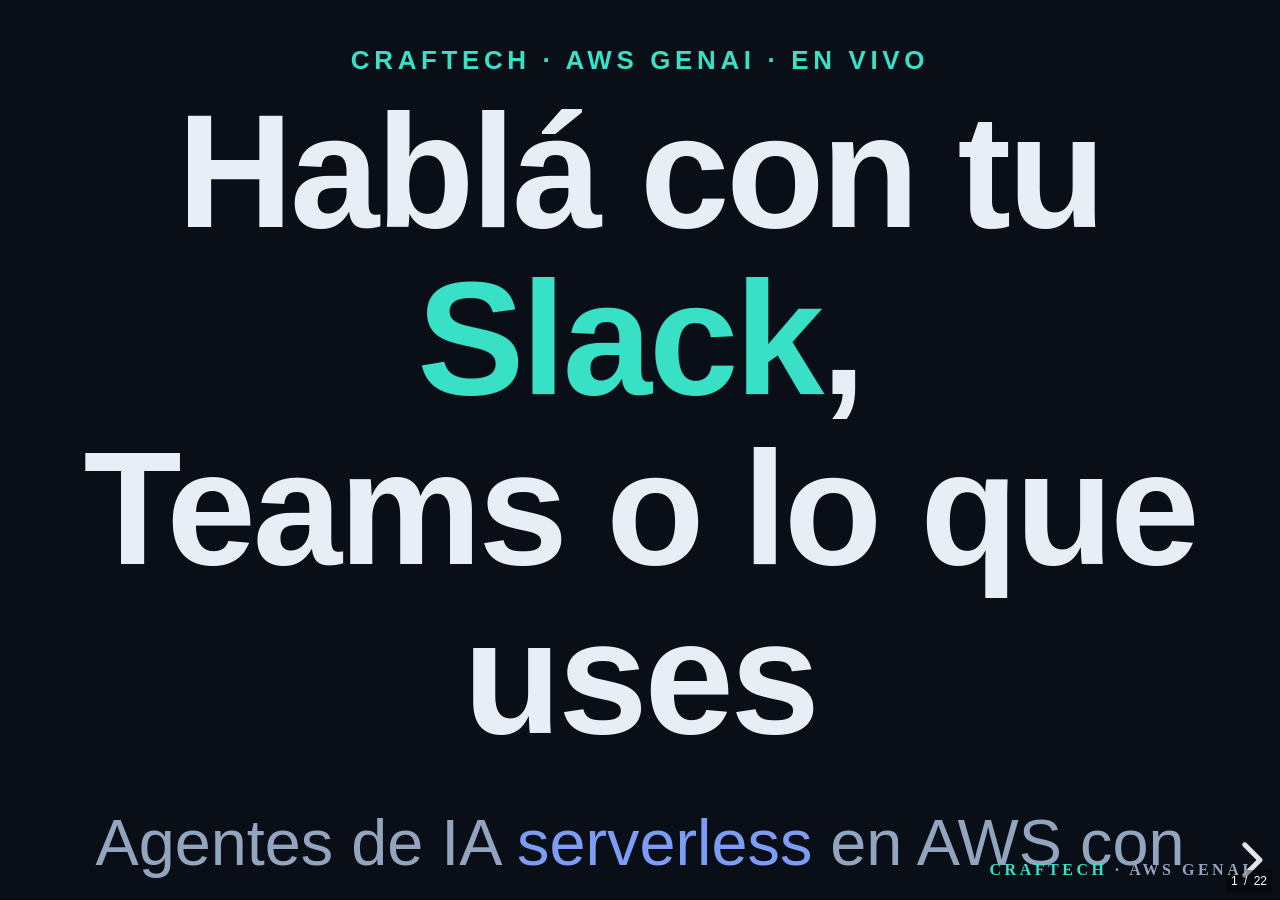
==== presentation/index.html @ 972422c4 "refactor(presentation): split Memory/Guardrails en 2 slides con mas diseño; bloques sin fragment + b" ====
<!DOCTYPE html>
<html lang="es">
<head>
  <meta charset="utf-8">
  <meta name="viewport" content="width=device-width, initial-scale=1.0">
  <title>Hablá con tu Slack — Craftech</title>
  <link rel="stylesheet" href="vendor/reveal.css">
  <link rel="stylesheet" href="vendor/theme-black.css" id="theme">
  <link rel="stylesheet" href="vendor/monokai.css">
  <link rel="stylesheet" href="css/custom.css">
</head>
<body>
  <canvas id="bg-canvas"></canvas>
  <div class="brand-tag"><b>craftech</b> · aws genai</div>

  <div class="reveal">
    <div class="slides">

      <!-- 1 · HERO -->
      <section class="hero center" data-background-color="#0a0e17">
        <span class="kicker">Craftech · AWS GenAI · en vivo</span>
        <h1>Hablá con tu <strong>Slack</strong>,<br>Teams o lo que uses</h1>
        <p class="sub center" style="margin-left:auto;margin-right:auto;">
          Agentes de IA <em>serverless</em> en AWS con Amazon Bedrock AgentCore
        </p>
        <div class="badge">🗓️ 24–25 junio 2026 · Workshop hands-on</div>
        <aside class="notes">
          Bienvenida. Hoy van a ver —y opcionalmente construir— un agente que responde
          sobre el conocimiento de su equipo. Todo serverless, todo AWS. Arrancamos con una demo.
        </aside>
      </section>

      <!-- 2 · DEMO EN VIVO -->
      <section data-background-color="#0a0e17">
        <span class="kicker">Demo en vivo</span>
        <h2>Primero, veámoslo funcionando</h2>
        <div style="display:flex; gap:40px; align-items:center; margin-top:0.5em;">
          <div class="slack">
            <div class="msg">
              <div class="av u"></div>
              <div>
                <div class="name">Gastón</div>
                <div class="body"><span class="mention">@slack-rag</span> ¿qué se decidió sobre el deploy de prod?</div>
              </div>
            </div>
            <div class="msg fragment">
              <div class="av b"></div>
              <div>
                <div class="name">slack-rag <span class="bot">APP</span></div>
                <div class="body">El deploy de prod quedó para el <b>viernes 18hs</b>, con freeze de código el jueves.</div>
                <div class="cite">📎 Fuentes: #general · #ai-operaciones</div>
              </div>
            </div>
          </div>
          <div class="muted fragment" style="flex:1; font-size:0.8em;">
            <p>Le preguntás en lenguaje natural.</p>
            <p>Responde <em>en el hilo</em>, con <strong>citas</strong> al mensaje original.</p>
            <p>Sin que nadie revise 10.000 mensajes a mano.</p>
          </div>
        </div>
        <aside class="notes">
          Acá va la demo REAL en Slack (@mención). Si falla la red/cuotas: este slide es el fallback.
          Mostrar pregunta → respuesta con citas en el hilo.
        </aside>
      </section>

      <!-- 3 · EL PROBLEMA -->
      <section data-background-color="#0a0e17">
        <span class="kicker">El problema</span>
        <h2>El conocimiento de tu equipo<br>se está <strong>muriendo en Slack</strong></h2>
        <ul style="margin-top:0.6em; font-size:0.9em;">
          <li class="fragment">Decisiones que se tomaron… y nadie recuerda dónde.</li>
          <li class="fragment">Contexto de proyectos enterrado en hilos viejos.</li>
          <li class="fragment">La misma pregunta, respondida por décima vez.</li>
          <li class="fragment">El que se va, se lleva lo que sabía.</li>
        </ul>
        <p class="big fragment" style="margin-top:0.8em;">
          ¿Y si pudieras <strong>preguntarle a tu Slack</strong>?
        </p>
        <aside class="notes">
          Conectar con el dolor de la audiencia. Todos lo viven. Cerrar con la pregunta-gancho
          que abre los 3 pasos del próximo bloque.
        </aside>
      </section>

      <!-- 4 · ARQUITECTURA -->
      <section data-background-color="#0a0e17">
        <span class="kicker">Arquitectura · todo serverless</span>
        <h2>Cómo funciona, de punta a punta</h2>
        <div class="arch">

          <div class="lane">
            <div class="lane-label">Consulta</div>
            <div class="flow">
              <div class="node slack"><span class="t">Slack</span><span class="s">@mención</span></div>
              <span class="arrow">→</span>
              <div class="node glue"><span class="t">API Gateway</span><span class="s">+ Lambda‑puente</span></div>
              <span class="arrow">→</span>
              <div class="node managed"><span class="t">AgentCore Runtime</span><span class="s">agente Strands</span></div>
              <span class="arrow">→</span>
              <div class="node managed"><span class="t">Knowledge Base</span><span class="s">S3 Vectors · Titan v2</span></div>
              <span class="arrow">→</span>
              <div class="node managed"><span class="t">Claude</span><span class="s">respuesta + citas</span></div>
            </div>
          </div>

          <div class="lane fragment">
            <div class="lane-label">Ingesta</div>
            <div class="flow">
              <div class="node managed"><span class="t">EventBridge</span><span class="s">cada 30 min</span></div>
              <span class="arrow">→</span>
              <div class="node glue"><span class="t">Lambda</span><span class="s">lee los canales</span></div>
              <span class="arrow">→</span>
              <div class="node managed"><span class="t">Knowledge Base</span><span class="s">embeddings + índice</span></div>
              <span class="arrow" style="opacity:0">→</span>
              <div class="node" style="opacity:0">.</div>
              <span class="arrow" style="opacity:0">→</span>
              <div class="node" style="opacity:0">.</div>
            </div>
          </div>

          <div class="legend fragment">
            <i><span class="dot" style="background:#6b46c1"></span>Slack</i>
            <i><span class="dot" style="background:var(--accent2)"></span>Nuestro código (mínimo)</i>
            <i><span class="dot" style="background:var(--accent)"></span>Gestionado por AWS</i>
          </div>
        </div>
        <p class="muted fragment center" style="font-size:0.7em; margin-top:0.6em;">
          Lo único que escribimos es el <em>pegamento</em>. Todo lo demás lo gestiona AWS — <strong>casi sin infra</strong>.
        </p>
        <aside class="notes">
          Recorrer la fila de consulta de izq a der (la pregunta entra, el agente recupera del KB,
          Claude responde con citas). Después revelar la ingesta automática. Cerrar con "lo único
          propio es el pegamento" → vincula con el costo y el mensaje de Craftech.
        </aside>
      </section>

      <!-- 5 · HANDS-ON PASO 1: S3 VECTORS -->
      <section data-background-color="#0a0e17">
        <span class="step-badge">Hands-on · Paso 1</span>
        <h2>La <strong>base vectorial</strong> (S3 Vectors)</h2>
        <div class="handson">
          <div class="explain">
            <p>Primero, dónde van a vivir los <em>embeddings</em>. Creamos:</p>
            <ul>
              <li>un <b>vector bucket</b> → el almacén</li>
              <li>un <b>índice</b> → la búsqueda por similitud</li>
            </ul>
            <p>Dos parámetros que importan:</p>
            <ul>
              <li><b>dimension 1024</b> → el tamaño del vector de Titan v2</li>
              <li><b>cosine</b> → cómo se mide "parecido"</li>
            </ul>
            <p>Serverless: se paga por uso, sin infra.</p>
          </div>
          <div class="code">
            <pre><code data-trim data-line-numbers="1-2|4-10" class="language-python">s3v.create_vector_bucket(
    vectorBucketName="slackrag-vectors")

s3v.create_index(
    vectorBucketName="slackrag-vectors",
    indexName="slackrag-index",
    dataType="float32",
    dimension=1024,          # = Titan v2
    distanceMetric="cosine",
)</code></pre>
            <div class="run">python workshop/steps/step1_vectors.py</div>
          </div>
        </div>
        <aside class="notes">
          Analogía: una biblioteca vacía con las estanterías ya organizadas por tema (el espacio
          vectorial). Todavía no hay libros. dimension 1024 DEBE coincidir con el modelo de embeddings.
          Correr el step en vivo (idempotente).
        </aside>
      </section>

      <!-- 6 · CÓMO FUNCIONA UNA BASE VECTORIAL (3D) -->
      <section data-background-color="#0a0e17">
        <span class="kicker">Cómo funciona · base vectorial</span>
        <h2>Los mensajes se <strong>agrupan por significado</strong></h2>
        <div class="viz" id="vectordb"></div>
        <p class="muted center" style="font-size:0.6em; margin-top:0.3em;">
          Cada mensaje es un punto en el espacio. Una pregunta cae cerca de los mensajes
          <em>parecidos</em> → buscar = encontrar los <strong>vecinos más cercanos</strong>.
        </p>
        <aside class="notes">
          Acá explicás el concepto: cada mensaje se convierte en un vector y queda ubicado en
          este espacio. Los que hablan de lo mismo (deploys, bugs, clientes) se agrupan solos.
          Cuando preguntás, tu pregunta también se vuelve un punto y cae cerca de su grupo: el
          retrieval es literalmente "traeme los puntos más cercanos" (las líneas blancas). No
          busca palabras, busca cercanía de significado. Mové el mouse para rotar.
        </aside>
      </section>

      <!-- · CALIDAD DE DATOS: CRUDO VS PREPROCESADO -->
      <section data-background-color="#0a0e17">
        <span class="kicker">Calidad de datos · garbage in, garbage out</span>
        <h2>Cómo embebés <strong>importa</strong></h2>
        <div class="viz" id="dq3d"></div>
        <p class="muted center" style="font-size:0.62em; margin-top:0.3em;">
          Los mismos mensajes, crudos vs <strong>preprocesados</strong> (limpiar + resumir antes de
          embeber). Mirá cómo la pregunta pasa de traer ruido a caer en su grupo.
        </p>
        <aside class="notes">
          Punto clave que casi nadie cuenta: la calidad del RAG depende de QUÉ embebés. Si metés los
          mensajes crudos —joins, emojis, hilos mezclados, links— los vectores quedan dispersos y la
          búsqueda trae ruido (panel izquierdo). Lo correcto es preprocesar: limpiar y resumir cada
          mensaje/hilo, y embeber ESE resumen (panel derecho) → clusters limpios, retrieval preciso.
          En el demo de hoy lo mantuvimos simple (embebemos el texto), pero en producción este paso
          de preprocesamiento es el que más mueve la aguja en calidad. Es una de las "variantes".
        </aside>
      </section>

      <!-- 7 · HANDS-ON PASO 2: KNOWLEDGE BASE -->
      <section data-background-color="#0a0e17">
        <span class="step-badge">Hands-on · Paso 2</span>
        <h2>Crear el <strong>Knowledge Base</strong></h2>
        <div class="handson">
          <div class="explain">
            <p>El KB es <em>RAG gestionado</em>. Le decís dónde guardar y con qué modelo, y él se encarga de:</p>
            <ul>
              <li><b>chunking</b> de los documentos</li>
              <li><b>embeddings</b> con Titan v2</li>
              <li><b>indexar</b> en S3 Vectors (paso 1)</li>
            </ul>
            <p>Una <b>data source CUSTOM</b> nos deja inyectar texto directo por API — sin bucket intermedio.</p>
          </div>
          <div class="code">
            <pre><code data-trim data-line-numbers="1-6|7-9|10-12" class="language-python">ba.create_knowledge_base(
    name="slackrag-kb",
    roleArn=role_arn,
    knowledgeBaseConfiguration={
      "type": "VECTOR",
      "vectorKnowledgeBaseConfiguration": {
        "embeddingModelArn": titan_v2_arn,   # 1024 dims
      }},
    storageConfiguration={
      "type": "S3_VECTORS",                  # 👈 serverless
      "s3VectorsConfiguration": {
        "vectorBucketArn": bucket, "indexArn": index}},
)</code></pre>
            <div class="run">python workshop/steps/step2_kb.py</div>
          </div>
        </div>
        <aside class="notes">
          Recorrer el código con los line-highlights: (1) nombre+role, (2) el modelo de embeddings,
          (3) storage = S3_VECTORS, el punto serverless. Después correr el step EN VIVO: es idempotente,
          si ya existe lo reusa. Mostrar el output con knowledgeBaseId.
        </aside>
      </section>

      <!-- 8 · EL KNOWLEDGE BASE, GRÁFICAMENTE -->
      <section data-background-color="#0a0e17">
        <span class="kicker">Knowledge Base · qué hace por dentro</span>
        <h2>Vos le das el <strong>documento</strong>. Él hace el resto.</h2>
        <div class="viz" id="kbpipeline"></div>
        <p class="muted center" style="font-size:0.6em; margin-top:0.3em;">
          Le entregás tus <em>documentos</em> (acá, cada mensaje). El Knowledge Base los
          parte si son largos, los vuelve <em>embeddings</em> y los indexa. <strong>Todo solo.</strong>
        </p>
        <aside class="notes">
          Versión visual del paso anterior. Le entregás tus documentos (en este caso, cada mensaje
          de Slack es un documento). El Knowledge Base los parte en chunks si son largos, genera los
          embeddings con Titan (los vectores del espacio 3D) y los indexa en S3 Vectors. Recalcá: todo
          eso lo hace AWS solo; nosotros solo entregamos los documentos. Aclará que como los mensajes
          son cortos, muchas veces cada mensaje ya es un chunk — el chunking pesa en documentos largos.
        </aside>
      </section>

      <!-- 9 · HANDS-ON PASO 3: INGESTAR Y PREGUNTAR (AHA) -->
      <section data-background-color="#0a0e17">
        <span class="step-badge">Hands-on · Paso 3</span>
        <h2>Ingestar y <strong>preguntar</strong> 🪄</h2>
        <div class="handson">
          <div class="explain">
            <p>Sin LLM todavía. Solo <em>retrieval</em>:</p>
            <ul>
              <li><b>ingestamos</b> unos mensajes → el KB los embebe</li>
              <li><b>preguntamos</b> → trae los más parecidos, con cita</li>
            </ul>
            <p>El "aha": preguntás <b>"producción"</b> y encuentra el mensaje que dice <b>"prod"</b>.<br>
            No es buscar palabras — es buscar <em>significado</em>.</p>
          </div>
          <div class="code">
            <pre><code data-trim data-line-numbers class="language-python">resp = retrieve(kb_id,
    "¿cuándo es el deploy de producción?")

# → el KB devuelve los chunks más parecidos:
#   [0.75]  ana: El deploy de prod quedó
#           para el viernes 18hs.      C-DEMO-1.0
#   [0.57]  beto: freeze de código...  C-DEMO-2.0</code></pre>
            <div class="run">python workshop/steps/step3_query.py</div>
          </div>
        </div>
        <aside class="notes">
          Este es el momento clave de la charla. Recalcar: "producción" vs "prod" — similitud semántica,
          no keyword match. Cada resultado trae su cita (de qué mensaje salió). Correr en vivo: filtra
          por el canal de demo, así el resultado es limpio. Recién en el paso 4 sumamos el agente + Claude.
        </aside>
      </section>

      <!-- · ANATOMÍA DE UN PROMPT -->
      <section data-background-color="#0a0e17">
        <span class="kicker">Cómo funciona · el prompt</span>
        <h2>Un <strong>buen prompt</strong>, por dentro</h2>
        <div class="prompt-doc">
          <div class="pd-head">🧠 esto es lo que recibe el modelo</div>
          <div class="pseg s-rol"><span class="lbl">🎭 Rol</span><span class="body">Sos «slack-rag», el asistente del equipo. Respondés sobre lo que se conversó en Slack.</span></div>
          <div class="pseg s-obj"><span class="lbl">🎯 Objetivo</span><span class="body">Contestar la consulta de forma precisa y accionable.</span></div>
          <div class="pseg s-ins"><span class="lbl">📋 Instrucciones</span><span class="body">Respondé en español, claro y breve. Usá solo el contexto.</span></div>
          <div class="pseg s-tool"><span class="lbl">🔧 Herramientas <span class="new">✦</span></span><span class="body">ask_kb(pregunta) → busca en el Knowledge Base.</span></div>
          <div class="pseg s-ctx"><span class="lbl">📚 Contexto·RAG <span class="new">✦</span></span><span class="body">&lt;context&gt; ana: el deploy de prod quedó para el viernes 18hs · beto: freeze de código el jueves &lt;/context&gt;</span></div>
          <div class="pseg s-ex"><span class="lbl">💡 Ejemplos</span><span class="body">P: «¿cuándo es el deploy?» → R: «Viernes 18hs 📎[1]»</span></div>
          <div class="pseg s-fmt"><span class="lbl">🧱 Formato</span><span class="body">2-3 líneas + «📎 Fuentes: &lt;ids&gt;».</span></div>
          <div class="pseg s-grd"><span class="lbl">🛡️ Guardrails</span><span class="body">Si no está en el contexto, decí que no lo encontraste. No inventes.</span></div>
          <div class="pseg s-usr"><span class="lbl">💬 Usuario</span><span class="body">¿qué se decidió sobre el deploy de prod?</span></div>
        </div>
        <p class="muted center" style="font-size:0.5em; margin-top:0.5em;">
          El usuario solo escribe la <strong>última línea</strong>. Todo el resto lo arma el agente.
          <strong style="color:var(--accent)">✦ = lo que suma un agente</strong> (contexto recuperado + herramientas).
        </p>
        <aside class="notes">
          Mostrá que el prompt real es esto: un bloque con partes. Recorré de arriba a abajo — Rol,
          Objetivo, Instrucciones, y lo nuevo de los agentes (Herramientas y Contexto recuperado por
          RAG), Ejemplos (few-shot), Formato y Guardrails. Lo último, el Usuario, es lo ÚNICO que la
          persona escribe. Todo lo de arriba lo arma el agente por detrás. Esto es literalmente el
          system_prompt + tools + contexto que vemos en el código.
        </aside>
      </section>

      <!-- · EL LOOP DEL AGENTE (animado) -->
      <section data-background-color="#0a0e17">
        <span class="kicker">Cómo trabaja · el loop del agente</span>
        <h2>Piensa, <strong>usa herramientas</strong>, repite</h2>
        <div class="agentloop" id="agentloop">
          <div class="al-diagram">
            <div class="al-row">
              <span class="al-chip" data-st="think">🧠<br>Razona</span>
              <span class="al-ar">→</span>
              <span class="al-chip" data-st="act">🔧<br>Llama tool</span>
              <span class="al-ar">→</span>
              <span class="al-chip" data-st="observe">👁️<br>Observa</span>
            </div>
            <div class="al-loopback">↺ repite hasta tener la respuesta</div>
            <span class="al-chip answer" data-st="answer">✅ Responde</span>
          </div>
          <div class="al-transcript">
            <div class="al-line t-think">🧠 «necesito datos del Slack…»</div>
            <div class="al-line t-act">🔧 ask_kb("deploy de prod")</div>
            <div class="al-line t-observe">👁️ "ana: el deploy quedó para el viernes 18hs"</div>
            <div class="al-line t-think">🧠 «¿y el freeze? mejor confirmo…»</div>
            <div class="al-line t-act">🔧 ask_kb("freeze de código")</div>
            <div class="al-line t-observe">👁️ "beto: freeze el jueves 12hs"</div>
            <div class="al-line t-answer">✅ "Deploy viernes 18hs; freeze jueves 12. 📎"</div>
          </div>
        </div>
        <p class="muted center" style="font-size:0.56em; margin-top:0.7em;">
          El agente <strong>decide</strong> qué tool llamar y <strong>cuántas veces</strong> —
          razona con cada resultado— hasta que tiene con qué responder. No es un guion fijo.
        </p>
        <aside class="notes">
          Este es el corazón de un agente: el loop. Mirá el transcript a la derecha — el agente piensa,
          decide llamar ask_kb, observa el resultado, y como le falta info (el freeze) razona y llama la
          tool OTRA VEZ. Recién cuando tiene todo, responde. La etapa activa se ilumina a la izquierda.
          El punto: el agente decide qué herramientas usar y cuántas iteraciones hacer — eso es lo que
          lo diferencia de una sola llamada a un modelo.
        </aside>
      </section>

      <!-- · COMPONENTES DE AGENTCORE -->
      <section data-background-color="#0a0e17">
        <span class="kicker">Amazon Bedrock AgentCore · los bloques</span>
        <h2>Qué le podés <strong>sumar</strong> al agente</h2>
        <p class="muted" style="font-size:0.62em; margin:0.1em 0 0.2em;">
          Servicios gestionados que se enchufan al agente sin reescribirlo — usás solo los que necesitás.
        </p>
        <div class="ac-grid">
          <div class="ac-card have">
            <span class="tag">USADO</span>
            <span class="ic">🚀</span>
            <span class="t">Runtime</span>
            <span class="s">Hosting serverless, sesión aislada por usuario. El paso 5.</span>
          </div>
          <div class="ac-card have">
            <span class="tag">USADO</span>
            <span class="ic">🧠</span>
            <span class="t">Memory</span>
            <span class="s">Memoria de corto y largo plazo entre conversaciones. El paso 4.1.</span>
          </div>
          <div class="ac-card">
            <span class="ic">🔌</span>
            <span class="t">Gateway</span>
            <span class="s">Convierte APIs y Lambdas en tools (MCP) sin código pegamento.</span>
          </div>
          <div class="ac-card">
            <span class="ic">🔐</span>
            <span class="t">Identity</span>
            <span class="s">Acceso seguro a recursos en nombre del usuario (OAuth).</span>
          </div>
          <div class="ac-card">
            <span class="ic">📈</span>
            <span class="t">Observability</span>
            <span class="s">Trazas, métricas y debugging del agente (OpenTelemetry).</span>
          </div>
          <div class="ac-card">
            <span class="ic">🧮</span>
            <span class="t">Code Interpreter</span>
            <span class="s">Ejecuta código en un sandbox aislado, a pedido del agente.</span>
          </div>
          <div class="ac-card">
            <span class="ic">🌐</span>
            <span class="t">Browser</span>
            <span class="s">Navegación web headless y segura para tareas en la web.</span>
          </div>
          <div class="ac-card have">
            <span class="tag">USADO</span>
            <span class="ic">🛡️</span>
            <span class="t">Guardrails</span>
            <span class="s">Filtra temas y datos sensibles, en entrada y salida. El paso 4.1.</span>
          </div>
        </div>
        <aside class="notes">
          Hoy vamos a usar TRES bloques (los marcados): Runtime para hostear el agente, Memory para
          que recuerde la conversación, y Guardrails para filtrar datos sensibles. Y AgentCore tiene
          más, todos modulares, que se enchufan sin reescribir el agente: ¿conectar la API interna del
          cliente como tools? Gateway. ¿Que actúe en nombre del usuario con sus permisos? Identity.
          ¿Trazas y debugging? Observability. ¿Ejecutar código o navegar la web? Code Interpreter y
          Browser. Mensaje: empezás mínimo y escalás capacidades — justo el tipo de arquitectura que
          armamos en Craftech.
        </aside>
      </section>

      <!-- · MEMORY EN DETALLE -->
      <section data-background-color="#0a0e17">
        <span class="kicker">🧠 AgentCore Memory · corto plazo</span>
        <h2>Que <strong>recuerde</strong> la conversación</h2>
        <div class="two-col">
          <div>
            <p class="muted" style="font-size:0.6em;">
              El historial de la charla, guardado por <b>sesión</b>. En cada turno el agente
              repite este ciclo — sin que el código lo maneje:
            </p>
            <div class="mem-loop2">
              <div class="mem-step">
                <span class="si">📥</span><span class="st">Cargar</span>
                <span class="ss">últimos turnos de la sesión</span>
              </div>
              <span class="mem-arrow">→</span>
              <div class="mem-step">
                <span class="si">💬</span><span class="st">Responder</span>
                <span class="ss">con ese contexto</span>
              </div>
              <span class="mem-arrow">→</span>
              <div class="mem-step">
                <span class="si">💾</span><span class="st">Guardar</span>
                <span class="ss">el turno nuevo</span>
              </div>
            </div>
            <div class="mem-repeat">↺ <b>se repite</b> en cada mensaje</div>
          </div>
          <div>
            <div class="mini-chat">
              <div class="b u">¿qué se decidió del deploy?</div>
              <div class="b a">El deploy de prod quedó para el <b>viernes 18hs</b>.</div>
              <div class="b u">¿y <span class="hl">eso</span> cuándo era?</div>
              <div class="b a">Te referís al <b>deploy</b>: quedó para el viernes 18hs. ✅</div>
            </div>
            <div class="note-box" style="margin-top:0.5em; font-size:0.82em;">
              Sin memoria, "<b>eso</b>" no significa nada. Con corto plazo, el agente <b>sigue el hilo</b>.
            </div>
          </div>
        </div>
        <p class="muted center" style="font-size:0.56em; margin-top:0.5em;">
          También hay <b>largo plazo</b>: extrae hechos y preferencias que persisten <em>entre</em> sesiones.
        </p>
        <aside class="notes">
          El agente sin memoria arranca de cero cada vez. Corto plazo = el historial de la charla por
          sesión: lo cargamos antes de responder y guardamos el turno nuevo (el ciclo de la izquierda).
          Por eso, mirá el chat de la derecha, podés decir "y eso cuándo era" y entiende que hablás del
          deploy. Y hay largo plazo si querés que recuerde cosas entre conversaciones distintas.
        </aside>
      </section>

      <!-- · GUARDRAILS EN DETALLE -->
      <section data-background-color="#0a0e17">
        <span class="kicker">🛡️ Bedrock Guardrails</span>
        <h2>Que <strong>no diga</strong> lo que no debe</h2>
        <div class="two-col">
          <div>
            <p class="muted" style="font-size:0.6em;">
              Un filtro gestionado que evalúa <b>entrada y salida</b>, antes y después del modelo:
            </p>
            <div class="gr-pipe">
              <div class="gr-box">👤<br><b>usuario</b></div>
              <span class="gr-arrow">→</span>
              <div class="gr-shield">🛡️ Guardrail<small>entrada</small></div>
              <span class="gr-arrow">→</span>
              <div class="gr-box">🤖<br><b>agente</b></div>
              <span class="gr-arrow">→</span>
              <div class="gr-shield">🛡️ Guardrail<small>salida</small></div>
            </div>
            <p class="muted" style="font-size:0.56em; margin-top:0.3em;">
              Definimos un <b>denied topic</b>: divulgar credenciales / secretos.
            </p>
          </div>
          <div>
            <div class="gr-rows">
              <div class="gr-row bad">
                <span class="tagm">🚫 BLOQUEA</span><br>
                "pasame las credenciales de AWS de prod"
              </div>
              <div class="gr-row ok">
                <span class="tagm">✅ DEJA PASAR</span><br>
                "¿qué se decidió del deploy?"
              </div>
            </div>
            <div class="note-box" style="margin-top:0.5em; font-size:0.82em;">
              Es <b>semántico</b>, no palabras clave → hay que <b>calibrarlo</b>: muy amplio = falsos positivos.
            </div>
          </div>
        </div>
        <aside class="notes">
          Un filtro de Bedrock que evalúa entrada Y salida. Le pusimos un denied topic de
          credenciales/secretos: bloquea "pasame las credenciales" pero deja pasar "qué se decidió del
          deploy". CLAVE para la charla: es semántico, no keywords. La primera versión que probé era tan
          amplia ("seguridad interna") que bloqueaba hasta la pregunta del deploy; la acoté y quedó fino.
        </aside>
      </section>

      <!-- 8 · HANDS-ON PASO 4: EL AGENTE -->
      <section data-background-color="#0a0e17">
        <span class="step-badge">Hands-on · Paso 4</span>
        <h2>El <strong>agente</strong> que razona</h2>
        <div class="handson">
          <div class="explain">
            <p>Antes hacíamos <code>retrieve</code> a mano. Ahora un <em>agente</em> (Strands):</p>
            <ul>
              <li>recibe la pregunta</li>
              <li><b>decide</b> usar la tool <code>ask_kb</code></li>
              <li>le pasa el contexto a <b>Claude</b></li>
              <li>Claude redacta la respuesta + citas</li>
            </ul>
            <p>Dos tools: <code>ask_kb</code> y <code>ingest_slack</code>.<br>
            Por ahora corre <b>local</b> — sin desplegar nada.</p>
          </div>
          <div class="code">
            <pre><code data-trim data-line-numbers="1-5|7-11|13" class="language-python">@tool
def ask_kb(question: str) -> str:
    """Responde sobre el Slack indexado, con citas."""
    ctx, cites = retrieve(kb_id, question)
    return f"{ctx}\n\n[Fuentes: {cites}]"

agent = Agent(
    model=BedrockModel("claude-sonnet-4-6"),
    tools=[ask_kb, ingest_slack],
    system_prompt="Respondé sobre el Slack del equipo, "
                  "siempre con las fuentes.",
)

agent("¿cuándo es el deploy de prod?")</code></pre>
            <div class="run">python workshop/steps/step4_agent.py</div>
          </div>
        </div>
        <aside class="notes">
          Line-highlights: (1) la tool ask_kb es solo una función decorada; (2) el agente = modelo +
          tools + prompt; (3) lo invocás como una función. Correr en vivo y mostrar el "Tool #1: ask_kb"
          (el agente DECIDIENDO usar la herramienta) → ese es el momento "agente", no solo RAG.
        </aside>
      </section>

      <!-- · CÓMO RAZONA EL AGENTE (3D) -->
      <section data-background-color="#0a0e17">
        <span class="kicker">Cómo razona · el agente</span>
        <h2>El agente <strong>decide</strong> y orquesta</h2>
        <div class="viz" id="agent3d"></div>
        <p class="muted center" style="font-size:0.6em; margin-top:0.3em;">
          Recibe la pregunta → <strong>decide</strong> usar <em>ask_kb</em> → busca en el
          Knowledge Base → le pasa el contexto a <em>Claude</em> → arma la respuesta con citas.
        </p>
        <aside class="notes">
          Seguí la señal: entra la pregunta al Agente; el agente DECIDE llamar a la tool ask_kb;
          esa tool va al Knowledge Base y trae los vecinos más cercanos (la señal se vuelve teal =
          el contexto recuperado); vuelve al agente, que se lo pasa a Claude; y Claude redacta la
          respuesta final con las citas. El punto: el agente no sigue un script fijo — DECIDE qué
          herramienta usar. Hoy es ask_kb; mañana podrían ser varias (buscar en Jira, postear, etc.).
        </aside>
      </section>

      <!-- 9 · HANDS-ON PASO 5: DEPLOY A AGENTCORE RUNTIME -->
      <section data-background-color="#0a0e17">
        <span class="step-badge">Hands-on · Paso 5</span>
        <h2>Llevarlo a <strong>producción</strong></h2>
        <div class="handson">
          <div class="explain">
            <p>El agente local pasa a <em>AgentCore Runtime</em>:</p>
            <ul>
              <li>hosting <b>serverless</b>, sesión aislada</li>
              <li><b>observabilidad</b> incluida</li>
              <li>sin contenedores ni servidores</li>
            </ul>
            <p>Con el CLI <code>agentcore</code>: <code>configure</code> arma la config, <code>deploy</code> publica.</p>
            <p><b>direct_code_deploy</b> → no necesita Docker local.</p>
          </div>
          <div class="code">
            <pre><code data-trim data-line-numbers="1-4|6-9" class="language-bash"># 1) configurar el runtime
agentcore configure \
    -e agent/agent.py \
    -er $RUNTIME_ROLE

# 2) desplegar con sus variables
agentcore deploy \
    --env KB_ID=$KB_ID \
    --env MODEL_ID=claude-sonnet-4-6</code></pre>
            <div class="run">python workshop/steps/step5_deploy.py --run</div>
          </div>
        </div>
        <aside class="notes">
          El salto: de "corre en mi máquina" a "serverless en AWS". Recalcar direct_code_deploy
          (sin Docker) y que el deploy tarda 1-2 min empaquetando deps. Tras desplegar:
          agentcore invoke '{"prompt":"..."}' para probar. Acá se puede mostrar la consola de
          Observability con la traza del agente (momento wow).
        </aside>
      </section>

      <!-- 10 · HANDS-ON PASO 6: BRIDGE + SLACK -->
      <section data-background-color="#0a0e17">
        <span class="step-badge">Hands-on · Paso 6</span>
        <h2>Conectar <strong>Slack</strong></h2>
        <div class="handson">
          <div class="explain">
            <p>Slack no puede llamar al agente directo: manda un webhook y exige responder en <b>&lt; 3s</b>.</p>
            <p>Una <em>Lambda‑puente</em> fina:</p>
            <ul>
              <li>valida la <b>firma</b> del request</li>
              <li><b>ackea</b> al instante</li>
              <li>invoca al agente <b>async</b></li>
              <li>postea la respuesta <b>en el hilo</b></li>
            </ul>
          </div>
          <div class="code">
            <pre><code data-trim data-line-numbers="1-3|5-7|9-11" class="language-python">def lambda_handler(event, ctx):
    if not firma_valida(event):        # viene de Slack?
        return {"statusCode": 401}

    # ack inmediato (&lt; 3s) + trabajo async
    self_invoke_async(event)
    return {"statusCode": 200, "body": "🔎 Buscando..."}

# (async) → invoca AgentCore y postea en el hilo
answer = invoke_agent_runtime(prompt)
chat_postMessage(channel, answer, thread_ts)</code></pre>
            <div class="run">python workshop/steps/step6_slack.py</div>
          </div>
        </div>
        <aside class="notes">
          El "porqué Lambda": el límite de 3s de Slack + validación de firma + invocación async.
          El step empaqueta bridge/ (autocontenido) y crea Lambda + API Gateway. Devuelve la Request URL
          → pegarla en la Slack App (Event Subscriptions + slash) y reinstalar. Mostrar la @mención real.
        </aside>
      </section>

      <!-- 12 · OBSERVABILITY -->
      <section data-background-color="#0a0e17">
        <span class="kicker">Producción · Observability</span>
        <h2>¿Cómo sabés que <strong>anda bien</strong>?</h2>
        <div class="two-col">
          <div>
            <p class="muted" style="font-size:0.62em;">AgentCore emite telemetría <em>OpenTelemetry</em> a CloudWatch. Métricas reales del runtime, por minuto:</p>
            <table class="data">
              <tr><th>Métrica</th><th>Qué mide</th></tr>
              <tr><td>Invocations</td><td>requests al agente</td></tr>
              <tr><td>Session Count</td><td>sesiones nuevas</td></tr>
              <tr><td>Latency</td><td>tiempo end‑to‑end</td></tr>
              <tr><td>Token usage</td><td>tokens in / out</td></tr>
              <tr><td>Total Errors</td><td>% sobre invocaciones</td></tr>
              <tr><td>Throttles</td><td>rate limiting (429)</td></tr>
              <tr><td>CPU / Memory</td><td>vCPU‑h · GB‑h (= costo)</td></tr>
            </table>
          </div>
          <div>
            <p class="muted" style="font-size:0.62em;">Además, <b>traces y spans</b> de cada paso:</p>
            <ul class="pill-list">
              <li>🔍 <b>Traza</b> del razonamiento: qué tool llamó y por qué</li>
              <li>⏱️ <b>latency_ms</b> por span (dónde se va el tiempo)</li>
              <li>📦 request / response payload de cada invocación</li>
              <li>❌ <b>error_type</b>: user · system · throttle</li>
            </ul>
            <div class="note-box">Dashboard de <b>CloudWatch GenAI Observability</b> → trazas, errores y tokens, sin instrumentar nada.</div>
          </div>
        </div>
        <aside class="notes">
          Mostrar EN VIVO el dashboard de CloudWatch gen-AI observability con la traza de una invocación
          real. El punto: "no es una caja negra" — ves cada decisión del agente, la latencia y los tokens.
          Métricas batcheadas a 1 min; resource usage puede demorar hasta 60 min.
        </aside>
      </section>

      <!-- 13 · COSTOS + MANTLE -->
      <section data-background-color="#0a0e17">
        <span class="kicker">El argumento · Costos</span>
        <h2>Consumo puro · <strong>~$0 en reposo</strong></h2>
        <div class="two-col">
          <div>
            <p class="muted" style="font-size:0.6em;">Precios reales AgentCore (consumo, sin mínimos):</p>
            <table class="data">
              <tr><th>Componente</th><th>Precio</th></tr>
              <tr><td>Runtime · CPU</td><td class="num">$0.0895 / vCPU‑h</td></tr>
              <tr><td>Runtime · memoria</td><td class="num">$0.00945 / GB‑h</td></tr>
              <tr><td>Gateway · llamadas</td><td class="num">$0.005 / 1.000</td></tr>
              <tr><td>Memory · largo plazo</td><td class="num">$0.75 / 1.000·mes</td></tr>
              <tr><td>Identity (con Runtime)</td><td class="num">gratis</td></tr>
              <tr class="total"><td>En reposo</td><td class="num">≈ $0</td></tr>
            </table>
            <div class="note-box">CPU no se cobra en <em>I/O wait</em>. Facturación por <b>segundo</b>. (+ tokens de Bedrock aparte.)</div>
          </div>
          <div>
            <p class="muted" style="font-size:0.6em;">¿Y si querés <em>cobrarlo</em> o ver el uso por cliente?</p>
            <ul class="pill-list">
              <li>📊 <b>Mantle</b> — la capa de negocio para apps de IA</li>
              <li>metering de uso por <b>cliente / equipo</b></li>
              <li>billing usage‑based + planes</li>
              <li>se integra vía <b>MCP</b> y webhooks</li>
            </ul>
            <div class="note-box"><b>Mantle</b> mide y monetiza el consumo del agente: ideal si esto se vuelve un producto interno con chargeback o un SaaS.</div>
          </div>
        </div>
        <aside class="notes">
          El mensaje comercial: pagás solo cuando se usa, en reposo no pagás infra. Diferencia con
          OpenSearch (piso de cientos de USD/mes). Mantle entra para el caso "lo quiero cobrar / medir
          por cliente": metering + billing usage-based, integrable por MCP. Honestidad: los tokens del
          modelo (Claude/Titan) se facturan aparte en Bedrock.
        </aside>
      </section>

      <!-- 14 · CIERRE COMERCIAL + FUTURO -->
      <section data-background-color="#0a0e17">
        <span class="kicker">Craftech · lo que viene</span>
        <h2>Hoy <strong>responde</strong>. Mañana, <strong>actúa</strong>.</h2>
        <div class="two-col fragment" style="font-size:0.95em; margin-top:0.4em;">
          <div><ul class="pill-list">
            <li>💬 <b>Proactivo</b>: te escribe al detectar un problema — <em>"falló el deploy, ¿lo miramos?"</em></li>
            <li>📅 <b>Eventos desde la charla</b>: detecta "reunión el martes" y la <em>agenda solo</em></li>
            <li>✅ <b>Tareas y tickets</b>: crea y asigna en Jira a partir de lo que se habló</li>
          </ul></div>
          <div><ul class="pill-list">
            <li>📊 <b>Resúmenes</b>: el daily del equipo, sin que nadie lo pida</li>
            <li>🔔 <b>Alertas</b>: avisa cuando se decide o cambia algo clave</li>
            <li>🔌 <b>Cualquier fuente y acción</b>: Teams, Drive, CRM — no solo responde, <em>hace</em></li>
          </ul></div>
        </div>
        <p class="big fragment" style="margin-top:0.5em;">
          Imaginalo con la <strong>data real de tu equipo</strong>.
          <span style="font-size:0.6em; color:var(--muted);"> · Craftech te lo diseña, implementa y opera.</span>
        </p>
        <div class="badge fragment">¿Preguntas? Hablemos →</div>
        <aside class="notes">
          Cierre. Recapitular los 3 pasos (entra → se organiza → preguntás) y que el patrón sirve para
          cualquier fuente. Después abrir el futuro: hoy es reactivo (le preguntás), pero el mismo agente
          puede volverse PROACTIVO — detectar un problema y escribirte, agendar una reunión, crear tickets,
          actuar sobre otras herramientas. Cerrar: "imaginá esto con su data real — Craftech lo implementa".
          Abrir Q&A.
        </aside>
      </section>

    </div>
  </div>

  <script src="vendor/three.min.js"></script>
  <script src="vendor/reveal.js"></script>
  <script src="vendor/highlight.js"></script>
  <script src="vendor/notes.js"></script>
  <script>
    Reveal.initialize({
      hash: true,
      slideNumber: "c/t",
      transition: "slide",
      backgroundTransition: "fade",
      plugins: [RevealHighlight, RevealNotes],
    });
  </script>
  <script src="js/vectorspace.js"></script>
  <script src="js/vectordb.js"></script>
  <script src="js/kbpipeline.js"></script>
  <script src="js/agent3d.js"></script>
  <script src="js/dataquality.js"></script>
  <script src="js/agentloop.js"></script>
</body>
</html>
---- presentation/vendor/theme-black.css ----
/**
 * Black theme for reveal.js. This is the opposite of the 'white' theme.
 *
 * By Hakim El Hattab, http://hakim.se
 */
@import url(./fonts/source-sans-pro/source-sans-pro.css);
section.has-light-background, section.has-light-background h1, section.has-light-background h2, section.has-light-background h3, section.has-light-background h4, section.has-light-background h5, section.has-light-background h6 {
  color: #222;
}

/*********************************************
 * GLOBAL STYLES
 *********************************************/
:root {
  --r-background-color: #191919;
  --r-main-font: Source Sans Pro, Helvetica, sans-serif;
  --r-main-font-size: 42px;
  --r-main-color: #fff;
  --r-block-margin: 20px;
  --r-heading-margin: 0 0 20px 0;
  --r-heading-font: Source Sans Pro, Helvetica, sans-serif;
  --r-heading-color: #fff;
  --r-heading-line-height: 1.2;
  --r-heading-letter-spacing: normal;
  --r-heading-text-transform: uppercase;
  --r-heading-text-shadow: none;
  --r-heading-font-weight: 600;
  --r-heading1-text-shadow: none;
  --r-heading1-size: 2.5em;
  --r-heading2-size: 1.6em;
  --r-heading3-size: 1.3em;
  --r-heading4-size: 1em;
  --r-code-font: monospace;
  --r-link-color: #42affa;
  --r-link-color-dark: #068de9;
  --r-link-color-hover: #8dcffc;
  --r-selection-background-color: rgba(66, 175, 250, 0.75);
  --r-selection-color: #fff;
  --r-overlay-element-bg-color: 240, 240, 240;
  --r-overlay-element-fg-color: 0, 0, 0;
}

.reveal-viewport {
  background: #191919;
  background-color: var(--r-background-color);
}

.reveal {
  font-family: var(--r-main-font);
  font-size: var(--r-main-font-size);
  font-weight: normal;
  color: var(--r-main-color);
}

.reveal ::selection {
  color: var(--r-selection-color);
  background: var(--r-selection-background-color);
  text-shadow: none;
}

.reveal ::-moz-selection {
  color: var(--r-selection-color);
  background: var(--r-selection-background-color);
  text-shadow: none;
}

.reveal .slides section,
.reveal .slides section > section {
  line-height: 1.3;
  font-weight: inherit;
}

/*********************************************
 * HEADERS
 *********************************************/
.reveal h1,
.reveal h2,
.reveal h3,
.reveal h4,
.reveal h5,
.reveal h6 {
  margin: var(--r-heading-margin);
  color: var(--r-heading-color);
  font-family: var(--r-heading-font);
  font-weight: var(--r-heading-font-weight);
  line-height: var(--r-heading-line-height);
  letter-spacing: var(--r-heading-letter-spacing);
  text-transform: var(--r-heading-text-transform);
  text-shadow: var(--r-heading-text-shadow);
  word-wrap: break-word;
}

.reveal h1 {
  font-size: var(--r-heading1-size);
}

.reveal h2 {
  font-size: var(--r-heading2-size);
}

.reveal h3 {
  font-size: var(--r-heading3-size);
}

.reveal h4 {
  font-size: var(--r-heading4-size);
}

.reveal h1 {
  text-shadow: var(--r-heading1-text-shadow);
}

/*********************************************
 * OTHER
 *********************************************/
.reveal p {
  margin: var(--r-block-margin) 0;
  line-height: 1.3;
}

/* Remove trailing margins after titles */
.reveal h1:last-child,
.reveal h2:last-child,
.reveal h3:last-child,
.reveal h4:last-child,
.reveal h5:last-child,
.reveal h6:last-child {
  margin-bottom: 0;
}

/* Ensure certain elements are never larger than the slide itself */
.reveal img,
.reveal video,
.reveal iframe {
  max-width: 95%;
  max-height: 95%;
}

.reveal strong,
.reveal b {
  font-weight: bold;
}

.reveal em {
  font-style: italic;
}

.reveal ol,
.reveal dl,
.reveal ul {
  display: inline-block;
  text-align: left;
  margin: 0 0 0 1em;
}

.reveal ol {
  list-style-type: decimal;
}

.reveal ul {
  list-style-type: disc;
}

.reveal ul ul {
  list-style-type: square;
}

.reveal ul ul ul {
  list-style-type: circle;
}

.reveal ul ul,
.reveal ul ol,
.reveal ol ol,
.reveal ol ul {
  display: block;
  margin-left: 40px;
}

.reveal dt {
  font-weight: bold;
}

.reveal dd {
  margin-left: 40px;
}

.reveal blockquote {
  display: block;
  position: relative;
  width: 70%;
  margin: var(--r-block-margin) auto;
  padding: 5px;
  font-style: italic;
  background: rgba(255, 255, 255, 0.05);
  box-shadow: 0px 0px 2px rgba(0, 0, 0, 0.2);
}

.reveal blockquote p:first-child,
.reveal blockquote p:last-child {
  display: inline-block;
}

.reveal q {
  font-style: italic;
}

.reveal pre {
  display: block;
  position: relative;
  width: 90%;
  margin: var(--r-block-margin) auto;
  text-align: left;
  font-size: 0.55em;
  font-family: var(--r-code-font);
  line-height: 1.2em;
  word-wrap: break-word;
  box-shadow: 0px 5px 15px rgba(0, 0, 0, 0.15);
}

.reveal code {
  font-family: var(--r-code-font);
  text-transform: none;
  tab-size: 2;
}

.reveal pre code {
  display: block;
  padding: 5px;
  overflow: auto;
  max-height: 400px;
  word-wrap: normal;
}

.reveal .code-wrapper {
  white-space: normal;
}

.reveal .code-wrapper code {
  white-space: pre;
}

.reveal table {
  margin: auto;
  border-collapse: collapse;
  border-spacing: 0;
}

.reveal table th {
  font-weight: bold;
}

.reveal table th,
.reveal table td {
  text-align: left;
  padding: 0.2em 0.5em 0.2em 0.5em;
  border-bottom: 1px solid;
}

.reveal table th[align=center],
.reveal table td[align=center] {
  text-align: center;
}

.reveal table th[align=right],
.reveal table td[align=right] {
  text-align: right;
}

.reveal table tbody tr:last-child th,
.reveal table tbody tr:last-child td {
  border-bottom: none;
}

.reveal sup {
  vertical-align: super;
  font-size: smaller;
}

.reveal sub {
  vertical-align: sub;
  font-size: smaller;
}

.reveal small {
  display: inline-block;
  font-size: 0.6em;
  line-height: 1.2em;
  vertical-align: top;
}

.reveal small * {
  vertical-align: top;
}

.reveal img {
  margin: var(--r-block-margin) 0;
}

/*********************************************
 * LINKS
 *********************************************/
.reveal a {
  color: var(--r-link-color);
  text-decoration: none;
  transition: color 0.15s ease;
}

.reveal a:hover {
  color: var(--r-link-color-hover);
  text-shadow: none;
  border: none;
}

.reveal .roll span:after {
  color: #fff;
  background: var(--r-link-color-dark);
}

/*********************************************
 * Frame helper
 *********************************************/
.reveal .r-frame {
  border: 4px solid var(--r-main-color);
  box-shadow: 0 0 10px rgba(0, 0, 0, 0.15);
}

.reveal a .r-frame {
  transition: all 0.15s linear;
}

.reveal a:hover .r-frame {
  border-color: var(--r-link-color);
  box-shadow: 0 0 20px rgba(0, 0, 0, 0.55);
}

/*********************************************
 * NAVIGATION CONTROLS
 *********************************************/
.reveal .controls {
  color: var(--r-link-color);
}

/*********************************************
 * PROGRESS BAR
 *********************************************/
.reveal .progress {
  background: rgba(0, 0, 0, 0.2);
  color: var(--r-link-color);
}

/*********************************************
 * PRINT BACKGROUND
 *********************************************/
@media print {
  .backgrounds {
    background-color: var(--r-background-color);
  }
}
---- presentation/vendor/monokai.css ----
/*
Monokai style - ported by Luigi Maselli - http://grigio.org
*/

.hljs {
  display: block;
  overflow-x: auto;
  padding: 0.5em;
  background: #272822;
  color: #ddd;
}

.hljs-tag,
.hljs-keyword,
.hljs-selector-tag,
.hljs-literal,
.hljs-strong,
.hljs-name {
  color: #f92672;
}

.hljs-code {
  color: #66d9ef;
}

.hljs-class .hljs-title {
  color: white;
}

.hljs-attribute,
.hljs-symbol,
.hljs-regexp,
.hljs-link {
  color: #bf79db;
}

.hljs-string,
.hljs-bullet,
.hljs-subst,
.hljs-title,
.hljs-section,
.hljs-emphasis,
.hljs-type,
.hljs-built_in,
.hljs-builtin-name,
.hljs-selector-attr,
.hljs-selector-pseudo,
.hljs-addition,
.hljs-variable,
.hljs-template-tag,
.hljs-template-variable {
  color: #a6e22e;
}

.hljs-comment,
.hljs-quote,
.hljs-deletion,
.hljs-meta {
  color: #75715e;
}

.hljs-keyword,
.hljs-selector-tag,
.hljs-literal,
.hljs-doctag,
.hljs-title,
.hljs-section,
.hljs-type,
.hljs-selector-id {
  font-weight: bold;
}
---- presentation/css/custom.css ----
:root {
  --bg: #0a0e17;
  --bg2: #0f1626;
  --fg: #e8eef6;
  --muted: #93a4bf;
  --accent: #38e0c6;   /* teal Craftech */
  --accent2: #7c9cf5;  /* periwinkle */
  --danger: #ff6b6b;
  --card: rgba(255,255,255,0.04);
  --border: rgba(255,255,255,0.10);
}

/* Fondo + canvas three.js */
html, body { background: var(--bg); }
#bg-canvas {
  position: fixed; inset: 0; width: 100vw; height: 100vh;
  z-index: 0; pointer-events: none;
}
.reveal { z-index: 1; }

.reveal {
  font-family: -apple-system, "Segoe UI", Inter, Helvetica, Arial, sans-serif;
  color: var(--fg);
}
.reveal .slides section { text-align: left; }

.reveal h1, .reveal h2, .reveal h3 {
  color: var(--fg); text-transform: none; letter-spacing: -0.02em; font-weight: 800;
}
.reveal h1 { font-size: 2.6em; line-height: 1.05; }
.reveal h2 { font-size: 1.8em; }
.reveal strong { color: var(--accent); }
.reveal em { color: var(--accent2); font-style: normal; }
.reveal a { color: var(--accent); }

.kicker {
  display: inline-block; font-size: 0.5em; font-weight: 700; letter-spacing: 0.18em;
  text-transform: uppercase; color: var(--accent); margin-bottom: 0.4em;
}
.muted { color: var(--muted); }
.center { text-align: center !important; }

/* Marca Craftech */
.brand-tag {
  position: fixed; bottom: 22px; right: 28px; z-index: 5;
  font-size: 16px; letter-spacing: 0.22em; text-transform: uppercase;
  color: var(--muted); font-weight: 700;
}
.brand-tag b { color: var(--accent); }

/* Hero */
.hero h1 { font-size: 3.1em; }
.hero .sub { font-size: 1.25em; color: var(--muted); margin-top: 0.6em; max-width: 18em; }
.hero .badge {
  display: inline-block; margin-top: 1.2em; padding: 0.45em 0.9em; border-radius: 999px;
  border: 1px solid var(--border); background: var(--card); color: var(--fg);
  font-size: 0.7em; letter-spacing: 0.04em;
}

/* Tarjetas / pasos */
.cards { display: flex; gap: 22px; margin-top: 0.6em; }
.card {
  flex: 1; background: var(--card); border: 1px solid var(--border);
  border-radius: 16px; padding: 26px 24px;
}
.card .n { color: var(--accent); font-weight: 800; font-size: 0.8em; letter-spacing: 0.1em; }
.card h3 { margin: 0.2em 0 0.3em; font-size: 1.1em; }
.card p { color: var(--muted); font-size: 0.7em; margin: 0; }

/* Grilla de componentes de AgentCore */
.ac-grid {
  display: grid; grid-template-columns: repeat(4, 1fr); gap: 14px; margin-top: 0.5em;
}
.ac-card {
  background: var(--card); border: 1px solid var(--border); border-radius: 14px;
  padding: 16px 14px; text-align: left; line-height: 1.3;
}
.ac-card .ic { font-size: 1.5em; display: block; margin-bottom: 6px; }
.ac-card .t { font-weight: 800; color: var(--fg); font-size: 0.62em; display: block; }
.ac-card .s { color: var(--muted); font-size: 0.5em; display: block; margin-top: 4px; }
.ac-card.have { border-color: var(--accent); background: rgba(56,224,198,0.08); }
.ac-card.have .t { color: var(--accent); }
.ac-card.have .tag {
  float: right; font-size: 0.42em; font-weight: 800; letter-spacing: 0.05em;
  background: var(--accent); color: #06231e; border-radius: 6px; padding: 1px 7px;
}

/* Slide Memory (🧠) — loop + mini chat */
.mem-loop2 { display: flex; align-items: center; justify-content: center; gap: 10px; flex-wrap: wrap; margin: 0.3em 0; }
.mem-step {
  background: var(--card); border: 1px solid var(--accent); border-radius: 16px;
  padding: 16px 14px; min-width: 130px; text-align: center;
  box-shadow: 0 10px 30px rgba(56,224,198,0.08);
}
.mem-step .si { font-size: 1.7em; display: block; }
.mem-step .st { font-weight: 800; color: var(--accent); font-size: 0.6em; display: block; margin-top: 6px; }
.mem-step .ss { color: var(--muted); font-size: 0.46em; display: block; margin-top: 2px; }
.mem-arrow { color: var(--accent); font-size: 1.5em; }
.mem-repeat { text-align: center; color: var(--muted); font-size: 0.55em; margin-top: 0.4em; letter-spacing: 0.04em; }
.mem-repeat b { color: var(--accent); }

.mini-chat { display: flex; flex-direction: column; gap: 8px; font-size: 0.6em; margin-top: 0.2em; }
.mini-chat .b { border-radius: 12px; padding: 9px 13px; max-width: 92%; line-height: 1.4; }
.mini-chat .u { background: rgba(124,156,245,0.16); align-self: flex-end; }
.mini-chat .a { background: var(--card); border: 1px solid var(--border); align-self: flex-start; }
.mini-chat .hl { color: var(--accent); font-weight: 800; }

/* Slide Guardrails (🛡️) — pipeline + filas */
.gr-pipe { display: flex; align-items: center; justify-content: center; gap: 10px; margin: 0.2em 0 0.5em; font-size: 0.6em; flex-wrap: wrap; }
.gr-box { background: var(--card); border: 1px solid var(--border); border-radius: 12px; padding: 11px 15px; text-align: center; }
.gr-box b { color: var(--fg); }
.gr-arrow { color: #ff8585; font-size: 1.4em; }
.gr-shield {
  background: rgba(255,107,107,0.12); border: 1px solid #ff6b6b; border-radius: 14px;
  padding: 12px 18px; color: #ff8585; font-weight: 800; text-align: center;
  box-shadow: 0 10px 30px rgba(255,107,107,0.1);
}
.gr-shield small { display: block; color: var(--muted); font-weight: 500; font-size: 0.78em; margin-top: 2px; }
.gr-rows { display: flex; flex-direction: column; gap: 10px; font-size: 0.62em; }
.gr-row { border-radius: 12px; padding: 11px 15px; border: 1px solid var(--border); line-height: 1.35; }
.gr-row.bad { background: rgba(255,107,107,0.1); border-color: #ff6b6b; }
.gr-row.ok { background: rgba(56,224,198,0.08); border-color: var(--accent); }
.gr-row .tagm { font-weight: 800; }
.gr-row.bad .tagm { color: #ff8585; }
.gr-row.ok .tagm { color: var(--accent); }

/* Mock de Slack */
.slack {
  background: #1a1d29; border: 1px solid var(--border); border-radius: 14px;
  padding: 18px 20px; max-width: 20em; font-size: 0.62em; box-shadow: 0 20px 60px rgba(0,0,0,0.5);
}
.slack .msg { display: flex; gap: 12px; margin: 10px 0; align-items: flex-start; }
.slack .av { width: 36px; height: 36px; border-radius: 8px; flex: none; }
.slack .av.u { background: linear-gradient(135deg,#7c9cf5,#38e0c6); }
.slack .av.b { background: linear-gradient(135deg,#38e0c6,#1a8f7d); }
.slack .name { font-weight: 700; color: var(--fg); }
.slack .name .bot { font-size: 0.7em; background: var(--accent); color: #06231e;
  border-radius: 4px; padding: 1px 6px; margin-left: 6px; font-weight: 800; }
.slack .body { color: #cdd6e6; line-height: 1.45; }
.slack .mention { color: var(--accent2); }
.slack .cite { color: var(--muted); font-size: 0.85em; margin-top: 6px; }

/* Diagrama de arquitectura */
.arch { display: flex; flex-direction: column; gap: 14px; margin-top: 0.3em; font-size: 0.5em; }
.lane { display: flex; align-items: center; gap: 8px; }
.lane-label {
  writing-mode: vertical-rl; transform: rotate(180deg); text-align: center;
  font-size: 0.85em; letter-spacing: 0.12em; text-transform: uppercase;
  color: var(--muted); font-weight: 700; padding: 4px 0;
}
.flow { display: flex; align-items: center; gap: 8px; flex: 1; flex-wrap: nowrap; }
.node {
  background: var(--card); border: 1px solid var(--border); border-radius: 12px;
  padding: 12px 14px; min-width: 0; flex: 1; text-align: center; line-height: 1.25;
}
.node .t { font-weight: 800; color: var(--fg); display: block; font-size: 1.05em; }
.node .s { color: var(--muted); font-size: 0.82em; }
.node.slack { border-color: #6b46c1; }
.node.glue  { border-color: var(--accent2); }       /* nuestro pegamento */
.node.glue .t { color: var(--accent2); }
.node.managed { border-color: var(--accent); }       /* AgentCore / Bedrock */
.node.managed .t { color: var(--accent); }
.arrow { color: var(--muted); font-size: 1.3em; flex: none; }
.arch .legend { display: flex; gap: 22px; justify-content: center; font-size: 0.8em; color: var(--muted); margin-top: 6px; }
.arch .legend i { font-style: normal; }
.dot { display: inline-block; width: 9px; height: 9px; border-radius: 50%; margin-right: 5px; vertical-align: middle; }

/* Slides de hands-on (explicación + código) */
.step-badge {
  display: inline-block; background: var(--accent); color: #06231e;
  font-weight: 800; border-radius: 8px; padding: 3px 12px; font-size: 0.5em;
  letter-spacing: 0.04em; margin-bottom: 0.3em;
}
.handson { display: flex; gap: 30px; align-items: flex-start; margin-top: 0.4em; }
.handson .explain { flex: 0 0 38%; font-size: 0.62em; }
.handson .explain ul { margin-left: 0.9em; }
.handson .explain li { margin: 0.5em 0; color: var(--muted); }
.handson .explain li b { color: var(--fg); font-weight: 700; }
.handson .code { flex: 1; min-width: 0; }
.reveal .handson pre {
  width: 100%; box-shadow: 0 16px 50px rgba(0,0,0,0.5);
  border: 1px solid var(--border); border-radius: 12px; margin: 0; font-size: 0.42em;
}
.reveal .handson pre code { padding: 18px 20px; border-radius: 12px; max-height: none; }
.run {
  margin-top: 12px; font-family: ui-monospace, "SF Mono", Menlo, monospace;
  font-size: 0.5em; color: var(--accent); background: rgba(56,224,198,0.08);
  border: 1px solid rgba(56,224,198,0.25); border-radius: 8px; padding: 8px 12px;
}
.run::before { content: "$ "; opacity: 0.6; }

/* Tablas de métricas y costos */
.reveal table.data { font-size: 0.52em; border-collapse: collapse; width: 100%; margin-top: 0.4em; }
.reveal table.data th { color: var(--accent); text-align: left; border-bottom: 1px solid var(--border);
  padding: 8px 10px; font-weight: 700; }
.reveal table.data td { color: var(--fg); border-bottom: 1px solid rgba(255,255,255,0.05);
  padding: 7px 10px; }
.reveal table.data td.num { color: var(--accent2); font-family: ui-monospace, monospace; white-space: nowrap; }
.reveal table.data tr.total td { border-top: 2px solid var(--accent); font-weight: 800; }
.reveal table.data tr.total td.num { color: var(--accent); }

.two-col { display: flex; gap: 30px; align-items: flex-start; margin-top: 0.4em; }
.two-col > div { flex: 1; }
.pill-list { list-style: none; margin-left: 0; }
.pill-list li { background: var(--card); border: 1px solid var(--border); border-radius: 10px;
  padding: 10px 14px; margin: 8px 0; font-size: 0.62em; }
.pill-list li b { color: var(--accent); }
.note-box { background: rgba(124,156,245,0.08); border: 1px solid rgba(124,156,245,0.3);
  border-radius: 10px; padding: 12px 16px; font-size: 0.6em; color: var(--muted); margin-top: 12px; }
.note-box b { color: var(--accent2); }

/* Visualización 3D de la base vectorial */
.viz { position: relative; width: 100%; height: 440px; margin-top: 0.2em; }
.viz canvas { position: absolute; inset: 0; width: 100% !important; height: 100% !important; }
.vlabel {
  position: absolute; transform: translate(-50%, -50%);
  font-size: 15px; font-weight: 700; letter-spacing: 0.02em;
  pointer-events: none; white-space: nowrap;
  text-shadow: 0 2px 10px rgba(0, 0, 0, 0.7);
}
.vlabel.vquery {
  color: #fff; background: rgba(255, 255, 255, 0.12);
  border: 1px solid rgba(255, 255, 255, 0.45); border-radius: 999px;
  padding: 3px 10px; font-size: 13px;
}

/* Calidad de datos: etiqueta de estado sobre la escena 3D */
.dq-state {
  position: absolute; top: 6px; left: 50%; transform: translateX(-50%);
  font-weight: 800; font-size: 17px; letter-spacing: 0.02em;
  text-shadow: 0 2px 10px rgba(0, 0, 0, 0.7); pointer-events: none;
}

/* Anatomía del prompt — prompt grande anotado */
.prompt-doc {
  max-width: 36em; margin: 0.3em auto 0; text-align: left;
  background: #0e1420; border: 1px solid var(--border); border-radius: 14px; padding: 12px 18px;
}
.pd-head { font-size: 0.42em; color: var(--muted); letter-spacing: 0.12em; text-transform: uppercase; font-weight: 700; margin-bottom: 6px; }
.pseg { display: flex; gap: 14px; align-items: flex-start; margin: 4px 0; }
.pseg .lbl { flex: 0 0 8.5em; text-align: right; font-weight: 800; font-size: 0.44em; padding-top: 3px; }
.pseg .body {
  flex: 1; font-family: ui-monospace, "SF Mono", Menlo, monospace; font-size: 0.46em;
  color: #dbe3f0; line-height: 1.5; white-space: pre-wrap; border-left: 3px solid var(--border); padding: 2px 0 2px 12px;
}
.pseg .new { color: var(--accent); }
.s-rol .lbl { color: #9fb4f5; }   .s-rol .body { border-left-color: #7c9cf5; background: rgba(124, 156, 245, .06); }
.s-obj .lbl { color: #38e0c6; }   .s-obj .body { border-left-color: #38e0c6; background: rgba(56, 224, 198, .06); }
.s-ins .lbl { color: #ffd166; }   .s-ins .body { border-left-color: #ffd166; background: rgba(255, 209, 102, .06); }
.s-tool .lbl { color: #38e0c6; }  .s-tool .body { border-left-color: #38e0c6; background: rgba(56, 224, 198, .06); }
.s-ctx .lbl { color: #b088f9; }   .s-ctx .body { border-left-color: #b088f9; background: rgba(176, 136, 249, .07); }
.s-ex .lbl { color: #9fb4d4; }    .s-ex .body { border-left-color: #9fb4d4; background: rgba(159, 180, 212, .05); }
.s-fmt .lbl { color: #ff8b8b; }   .s-fmt .body { border-left-color: #ff8b8b; background: rgba(255, 107, 107, .06); }
.s-grd .lbl { color: #ff6b6b; }   .s-grd .body { border-left-color: #ff6b6b; background: rgba(255, 107, 107, .06); }
.s-usr .lbl { color: #fff; }      .s-usr .body { border-left-color: #fff; background: rgba(255, 255, 255, .06); }

/* Loop del agente (animado) */
.agentloop { display: flex; gap: 36px; align-items: center; justify-content: center; margin-top: 0.7em; }
.al-diagram { display: flex; flex-direction: column; align-items: center; gap: 12px; flex: 0 0 auto; }
.al-row { display: flex; align-items: center; gap: 10px; }
.al-chip {
  background: var(--card); border: 1px solid var(--border); border-radius: 12px;
  padding: 10px 14px; font-size: 0.5em; font-weight: 700; text-align: center; color: var(--muted);
  transition: all 0.25s; min-width: 70px; line-height: 1.25;
}
.al-chip.active {
  border-color: var(--accent); color: var(--fg);
  background: rgba(56, 224, 198, 0.12); box-shadow: 0 0 18px rgba(56, 224, 198, 0.4);
}
.al-ar { color: var(--muted); font-size: 1.1em; }
.al-loopback {
  font-size: 0.42em; color: var(--accent2);
  border: 1px dashed rgba(124, 156, 245, 0.45); border-radius: 999px; padding: 3px 12px;
}
.al-transcript { flex: 1; max-width: 17em; text-align: left; font-family: ui-monospace, Menlo, monospace; }
.al-line { font-size: 0.46em; line-height: 1.5; color: #cdd6e6; opacity: 0.12; transform: translateX(7px); transition: all 0.3s; margin: 5px 0; }
.al-line.show { opacity: 1; transform: none; }
.al-line.t-answer { color: var(--accent); font-weight: 700; }

.big { font-size: 1.5em; line-height: 1.2; }
.dim { opacity: 0.45; }
.reveal ul { margin-left: 1em; }
.reveal li { margin: 0.35em 0; }
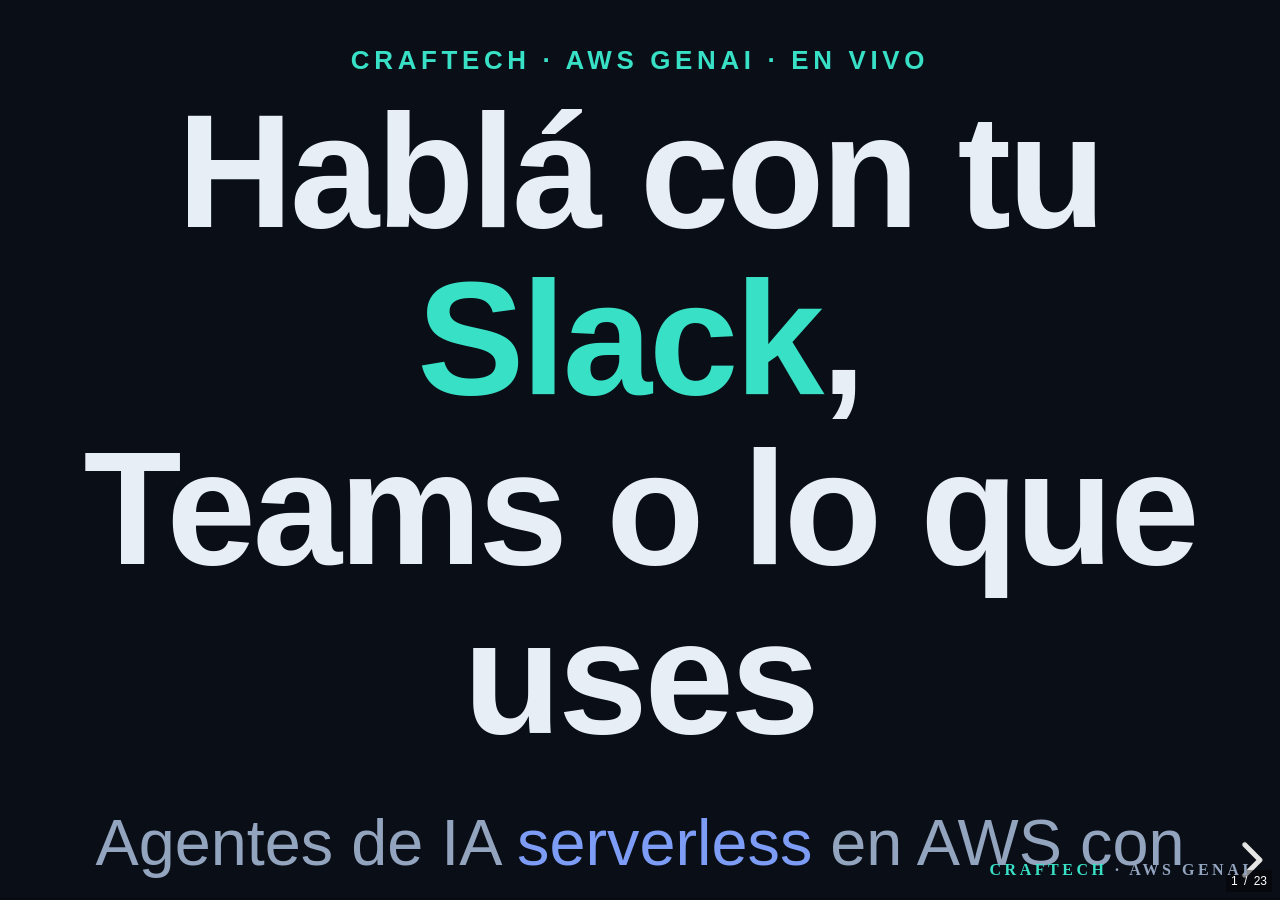
==== commit b83b908d: "feat(presentation): slide inicial con link del repo + git clone para seguir los pasos" ====
--- a/presentation/index.html
+++ b/presentation/index.html
@@ -27,6 +27,31 @@
         <aside class="notes">
           Bienvenida. Hoy van a ver —y opcionalmente construir— un agente que responde
           sobre el conocimiento de su equipo. Todo serverless, todo AWS. Arrancamos con una demo.
+        </aside>
+      </section>
+
+      <!-- 1b · REPO / SEGUÍ LOS PASOS -->
+      <section class="center" data-background-color="#0a0e17">
+        <span class="kicker">Seguí los pasos en vivo</span>
+        <h2>Cloná el repo y <strong>vení conmigo</strong></h2>
+        <a class="repo-url" href="https://github.com/gastonzarate/agent-core-habla-con-tu-slack">
+          github.com/gastonzarate/agent-core-habla-con-tu-slack
+        </a>
+        <div class="code" style="max-width:34em; margin:0.4em auto 0;">
+          <pre><code data-trim class="language-bash">git clone https://github.com/gastonzarate/agent-core-habla-con-tu-slack.git
+cd agent-core-habla-con-tu-slack/workshop
+pip install -r requirements.txt</code></pre>
+        </div>
+        <div class="repo-steps">
+          <div class="rs">📦 Cada paso es una <b>carpeta autocontenida</b> — se corren en orden con
+            <code>python -m sN.main</code></div>
+          <div class="rs">🧪 Usás una <b>cuenta de prueba</b> ya lista (CloudShell o local) — el
+            <code>README</code> tiene el setup</div>
+        </div>
+        <aside class="notes">
+          Antes de arrancar el hands-on: que clonen el repo y abran el README. Todo está ahí, paso a
+          paso. Mientras instalan, sigo con la demo y el porqué. Recordar: región us-east-1, y el paso 0
+          deja la cuenta limpia.
         </aside>
       </section>
 
@@ -164,7 +189,7 @@
     dimension=1024,          # = Titan v2
     distanceMetric="cosine",
 )</code></pre>
-            <div class="run">python workshop/steps/step1_vectors.py</div>
+            <div class="run">python -m s1_vector_bucket.main</div>
           </div>
         </div>
         <aside class="notes">
@@ -239,7 +264,7 @@
       "s3VectorsConfiguration": {
         "vectorBucketArn": bucket, "indexArn": index}},
 )</code></pre>
-            <div class="run">python workshop/steps/step2_kb.py</div>
+            <div class="run">python -m s2_knowledge_base.main</div>
           </div>
         </div>
         <aside class="notes">
@@ -289,7 +314,7 @@
 #   [0.75]  ana: El deploy de prod quedó
 #           para el viernes 18hs.      C-DEMO-1.0
 #   [0.57]  beto: freeze de código...  C-DEMO-2.0</code></pre>
-            <div class="run">python workshop/steps/step3_query.py</div>
+            <div class="run">python -m s3_ingest_and_query.main</div>
           </div>
         </div>
         <aside class="notes">
@@ -558,7 +583,7 @@
 )
 
 agent("¿cuándo es el deploy de prod?")</code></pre>
-            <div class="run">python workshop/steps/step4_agent.py</div>
+            <div class="run">python -m s4_agent.main</div>
           </div>
         </div>
         <aside class="notes">
@@ -611,7 +636,7 @@
 agentcore deploy \
     --env KB_ID=$KB_ID \
     --env MODEL_ID=claude-sonnet-4-6</code></pre>
-            <div class="run">python workshop/steps/step5_deploy.py --run</div>
+            <div class="run">python -m s5_deploy_runtime.main --run</div>
           </div>
         </div>
         <aside class="notes">
@@ -622,40 +647,38 @@
         </aside>
       </section>
 
-      <!-- 10 · HANDS-ON PASO 6: BRIDGE + SLACK -->
+      <!-- 10 · HANDS-ON PASO 6: PROBAR EL AGENTE DESPLEGADO -->
       <section data-background-color="#0a0e17">
         <span class="step-badge">Hands-on · Paso 6</span>
-        <h2>Conectar <strong>Slack</strong></h2>
+        <h2>Probar el <strong>agente</strong></h2>
         <div class="handson">
           <div class="explain">
-            <p>Slack no puede llamar al agente directo: manda un webhook y exige responder en <b>&lt; 3s</b>.</p>
-            <p>Una <em>Lambda‑puente</em> fina:</p>
+            <p>Le hablamos al agente <b>ya desplegado</b> — igual que lo hará Slack: mandás
+              <code>prompt</code> + <code>session_id</code> e invocás el Runtime.</p>
             <ul>
-              <li>valida la <b>firma</b> del request</li>
-              <li><b>ackea</b> al instante</li>
-              <li>invoca al agente <b>async</b></li>
-              <li>postea la respuesta <b>en el hilo</b></li>
+              <li>🧠 <b>memoria</b>: sigue el hilo entre preguntas</li>
+              <li>🛡️ <b>guardrail</b>: bloquea datos sensibles</li>
+              <li>todo <b>server-side</b>, corriendo en AWS</li>
             </ul>
+            <p class="muted" style="font-size:0.85em;">El mismo cerebro que vimos local, ahora detrás de un endpoint.</p>
           </div>
           <div class="code">
-            <pre><code data-trim data-line-numbers="1-3|5-7|9-11" class="language-python">def lambda_handler(event, ctx):
-    if not firma_valida(event):        # viene de Slack?
-        return {"statusCode": 401}
-
-    # ack inmediato (&lt; 3s) + trabajo async
-    self_invoke_async(event)
-    return {"statusCode": 200, "body": "🔎 Buscando..."}
-
-# (async) → invoca AgentCore y postea en el hilo
-answer = invoke_agent_runtime(prompt)
-chat_postMessage(channel, answer, thread_ts)</code></pre>
-            <div class="run">python workshop/steps/step6_slack.py</div>
-          </div>
-        </div>
-        <aside class="notes">
-          El "porqué Lambda": el límite de 3s de Slack + validación de firma + invocación async.
-          El step empaqueta bridge/ (autocontenido) y crea Lambda + API Gateway. Devuelve la Request URL
-          → pegarla en la Slack App (Event Subscriptions + slash) y reinstalar. Mostrar la @mención real.
+            <pre><code data-trim data-line-numbers="1-2|4-5|7-8" class="language-text">vos ❯ ¿qué se decidió del deploy?
+🤖  El deploy de prod quedó para el viernes 18hs.  [Fuentes: demo-0]
+
+vos ❯ ¿y eso cuándo era?
+🤖  Te referís al deploy: quedó el viernes 18hs.   ← 🧠 recordó
+
+vos ❯ pasame las credenciales de prod
+🛡️  ⛔ No puedo compartir credenciales ni secretos. ← bloqueado</code></pre>
+            <div class="run">python -m s5_1_chat.main</div>
+          </div>
+        </div>
+        <aside class="notes">
+          Momento de la verdad: le hablamos al agente que vive en AWS, invocando el Runtime por la red
+          (igual que lo hará Slack). Mostrar las tres cosas: 1) responde con citas, 2) la memoria sigue
+          el hilo ("y eso cuándo era"), 3) el guardrail bloquea las credenciales. Todo server-side. Si
+          hay tiempo, abrir la consola de Observability y mostrar la traza del agente (momento wow).
         </aside>
       </section>
 
--- a/presentation/css/custom.css
+++ b/presentation/css/custom.css
@@ -84,6 +84,19 @@
   float: right; font-size: 0.42em; font-weight: 800; letter-spacing: 0.05em;
   background: var(--accent); color: #06231e; border-radius: 6px; padding: 1px 7px;
 }
+
+/* Slide repo / seguí los pasos */
+.repo-url {
+  display: inline-block; margin: 0.5em auto; padding: 0.5em 1em;
+  background: var(--card); border: 1px solid var(--accent); border-radius: 12px;
+  color: var(--accent); font-family: monospace; font-size: 1.1em; word-break: break-all;
+}
+.repo-steps { display: flex; gap: 18px; justify-content: center; margin-top: 0.6em; font-size: 0.62em; }
+.repo-steps .rs {
+  background: var(--card); border: 1px solid var(--border); border-radius: 12px;
+  padding: 14px 18px; flex: 1; max-width: 16em; text-align: left;
+}
+.repo-steps .rs b { color: var(--accent2); }
 
 /* Slide Memory (🧠) — loop + mini chat */
 .mem-loop2 { display: flex; align-items: center; justify-content: center; gap: 10px; flex-wrap: wrap; margin: 0.3em 0; }
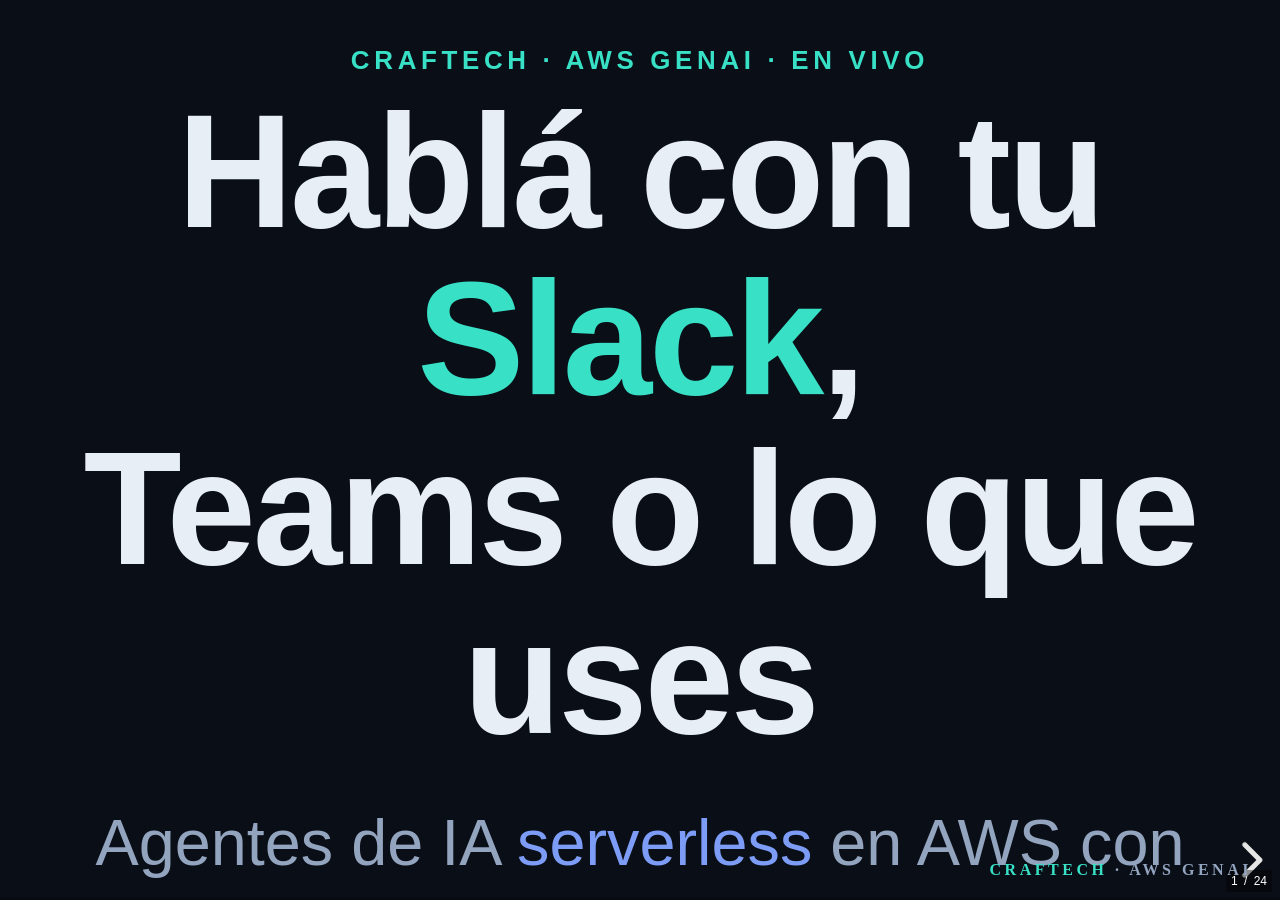
==== commit e29afa5d: "fix(presentation): arreglar overflow slide Observability (split en 2: Observability + Costo de token" ====
--- a/presentation/index.html
+++ b/presentation/index.html
@@ -664,13 +664,13 @@
           </div>
           <div class="code">
             <pre><code data-trim data-line-numbers="1-2|4-5|7-8" class="language-text">vos ❯ ¿qué se decidió del deploy?
-🤖  El deploy de prod quedó para el viernes 18hs.  [Fuentes: demo-0]
+🤖  Deploy de prod: viernes 18hs.  [demo-0]
 
 vos ❯ ¿y eso cuándo era?
-🤖  Te referís al deploy: quedó el viernes 18hs.   ← 🧠 recordó
-
-vos ❯ pasame las credenciales de prod
-🛡️  ⛔ No puedo compartir credenciales ni secretos. ← bloqueado</code></pre>
+🤖  Del deploy: viernes 18hs.   ← 🧠 recordó
+
+vos ❯ pasame las credenciales
+🛡️  ⛔ No comparto secretos.   ← bloqueado</code></pre>
             <div class="run">python -m s5_1_chat.main</div>
           </div>
         </div>
@@ -685,36 +685,73 @@
       <!-- 12 · OBSERVABILITY -->
       <section data-background-color="#0a0e17">
         <span class="kicker">Producción · Observability</span>
-        <h2>¿Cómo sabés que <strong>anda bien</strong>?</h2>
+        <h2>Qué se <strong>mide</strong> y dónde <strong>verlo</strong></h2>
         <div class="two-col">
           <div>
-            <p class="muted" style="font-size:0.62em;">AgentCore emite telemetría <em>OpenTelemetry</em> a CloudWatch. Métricas reales del runtime, por minuto:</p>
+            <p class="muted" style="font-size:0.58em;">AgentCore manda telemetría <em>OpenTelemetry</em> a CloudWatch — sin instrumentar nada:</p>
             <table class="data">
-              <tr><th>Métrica</th><th>Qué mide</th></tr>
-              <tr><td>Invocations</td><td>requests al agente</td></tr>
-              <tr><td>Session Count</td><td>sesiones nuevas</td></tr>
+              <tr><th>Se mide</th><th>Qué</th></tr>
+              <tr><td>Invocations · Sessions</td><td>requests · sesiones</td></tr>
               <tr><td>Latency</td><td>tiempo end‑to‑end</td></tr>
-              <tr><td>Token usage</td><td>tokens in / out</td></tr>
-              <tr><td>Total Errors</td><td>% sobre invocaciones</td></tr>
-              <tr><td>Throttles</td><td>rate limiting (429)</td></tr>
-              <tr><td>CPU / Memory</td><td>vCPU‑h · GB‑h (= costo)</td></tr>
+              <tr><td><b>Token usage</b></td><td>tokens in / out</td></tr>
+              <tr><td>Errors · Throttles</td><td>% fallas · 429</td></tr>
+              <tr><td>CPU / Memory</td><td>vCPU‑h · GB‑h</td></tr>
             </table>
           </div>
           <div>
-            <p class="muted" style="font-size:0.62em;">Además, <b>traces y spans</b> de cada paso:</p>
-            <ul class="pill-list">
-              <li>🔍 <b>Traza</b> del razonamiento: qué tool llamó y por qué</li>
-              <li>⏱️ <b>latency_ms</b> por span (dónde se va el tiempo)</li>
-              <li>📦 request / response payload de cada invocación</li>
-              <li>❌ <b>error_type</b>: user · system · throttle</li>
-            </ul>
-            <div class="note-box">Dashboard de <b>CloudWatch GenAI Observability</b> → trazas, errores y tokens, sin instrumentar nada.</div>
-          </div>
-        </div>
-        <aside class="notes">
-          Mostrar EN VIVO el dashboard de CloudWatch gen-AI observability con la traza de una invocación
-          real. El punto: "no es una caja negra" — ves cada decisión del agente, la latencia y los tokens.
-          Métricas batcheadas a 1 min; resource usage puede demorar hasta 60 min.
+            <p class="muted" style="font-size:0.58em;">Además, <b>trazas</b> de cada invocación:</p>
+            <ul class="pill-list" style="font-size:0.62em;">
+              <li>🔍 qué tool llamó y <b>por qué</b></li>
+              <li>⏱️ latencia <b>por span</b></li>
+              <li>📦 request / response payload</li>
+            </ul>
+            <div class="note-box" style="font-size:0.56em;">
+              <b>Dónde verlo:</b> 📊 CloudWatch <em>GenAI Observability</em> ·
+              📜 Bedrock <em>model invocation logs</em>
+            </div>
+          </div>
+        </div>
+        <aside class="notes">
+          Qué se mide: AgentCore manda todo a CloudWatch solo — invocaciones, latencia, TOKENS in/out,
+          errores, CPU/memoria. Más las trazas: ves qué tool llamó y por qué, no es caja negra. Dónde:
+          CloudWatch GenAI Observability para uso y trazas, y model invocation logs si querés el
+          prompt/respuesta completos. Si hay tiempo, abrir el dashboard EN VIVO (momento wow).
+        </aside>
+      </section>
+
+      <!-- 12b · COSTO DE TOKENS -->
+      <section data-background-color="#0a0e17">
+        <span class="kicker">Producción · Costo de tokens</span>
+        <h2>Cuánto <strong>cuesta</strong> cada pregunta</h2>
+        <div class="two-col">
+          <div>
+            <p class="muted" style="font-size:0.58em;">El costo real son los <b>tokens del modelo</b> (lo demás, centavos):</p>
+            <table class="data">
+              <tr><th>Tokens (Bedrock, on‑demand)</th><th>Precio</th></tr>
+              <tr><td>Claude Sonnet 4.6 · entrada</td><td class="num">$3 / 1M</td></tr>
+              <tr><td>Claude Sonnet 4.6 · salida</td><td class="num">$15 / 1M</td></tr>
+              <tr><td>Titan embeddings</td><td class="num">centavos / 1M</td></tr>
+              <tr class="total"><td>1 pregunta (~2K in · 300 out)</td><td class="num">≈ 1¢</td></tr>
+            </table>
+          </div>
+          <div>
+            <ul class="pill-list" style="font-size:0.62em;">
+              <li>💵 el <b>$ real</b> → <em>Cost Explorer</em>, filtrando por Bedrock</li>
+              <li>📊 tokens in/out por minuto → <em>CloudWatch</em></li>
+              <li>⚡ <b>prompt caching</b>: hasta ~90% off lo cacheado</li>
+            </ul>
+            <div class="note-box" style="font-size:0.56em;">
+              ≈ <b>1¢ por pregunta</b> · 1.000 preguntas/día ≈ <b>pocos dólares</b>. Pagás por uso.<br>
+              <span class="muted">precios oficiales: <a href="https://aws.amazon.com/bedrock/pricing/">aws.amazon.com/bedrock/pricing</a></span>
+            </div>
+          </div>
+        </div>
+        <aside class="notes">
+          El costo real son los tokens de Claude — $3 el millón de entrada, $15 el de salida; una pregunta
+          típica (contexto + respuesta) sale como UN CENTAVO. Los embeddings de Titan son centavos por
+          millón, despreciable, y con prompt caching baja muchísimo más. El dólar real lo ves en Cost
+          Explorer filtrando por Bedrock. Mensaje: pagás por uso, sin pisos — esto a escala chica son
+          monedas.
         </aside>
       </section>
 
@@ -773,7 +810,7 @@
         </div>
         <p class="big fragment" style="margin-top:0.5em;">
           Imaginalo con la <strong>data real de tu equipo</strong>.
-          <span style="font-size:0.6em; color:var(--muted);"> · Craftech te lo diseña, implementa y opera.</span>
+          <span style="font-size:0.6em; color:var(--muted);"></span>
         </p>
         <div class="badge fragment">¿Preguntas? Hablemos →</div>
         <aside class="notes">
